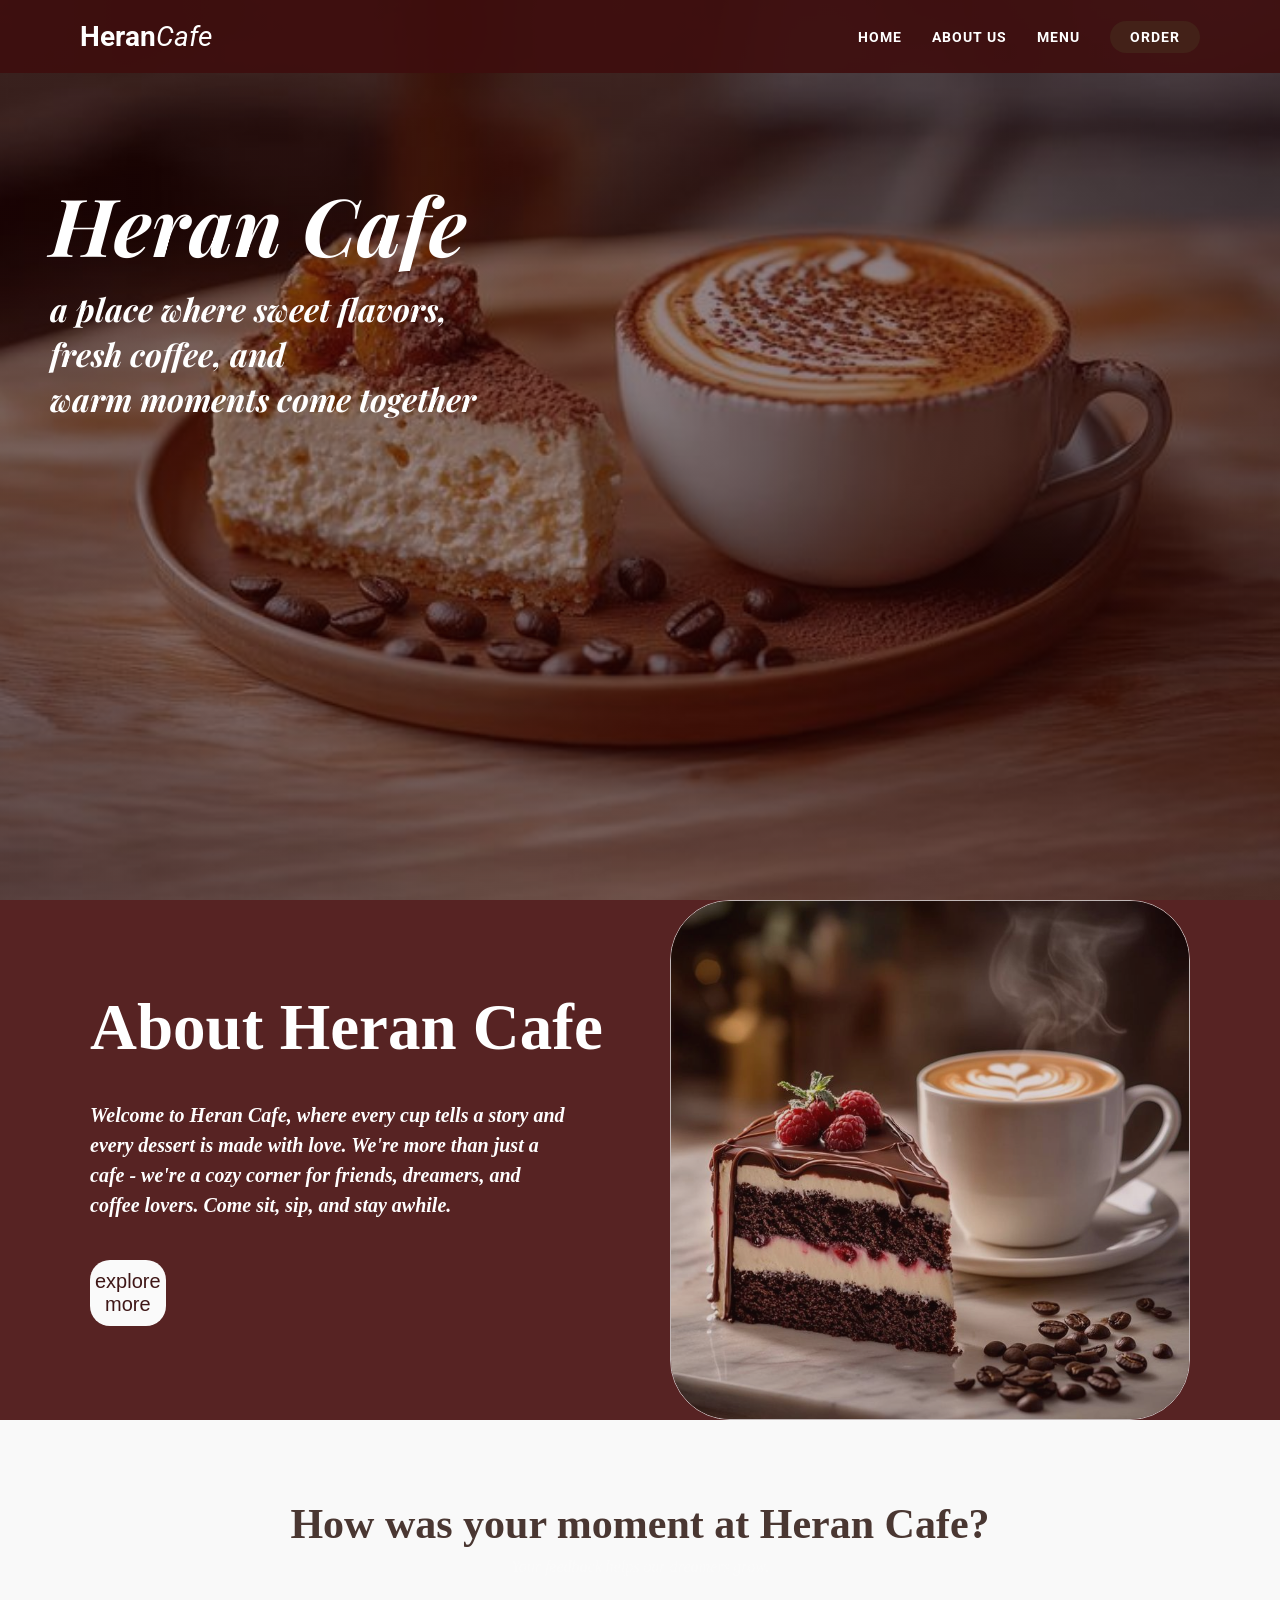
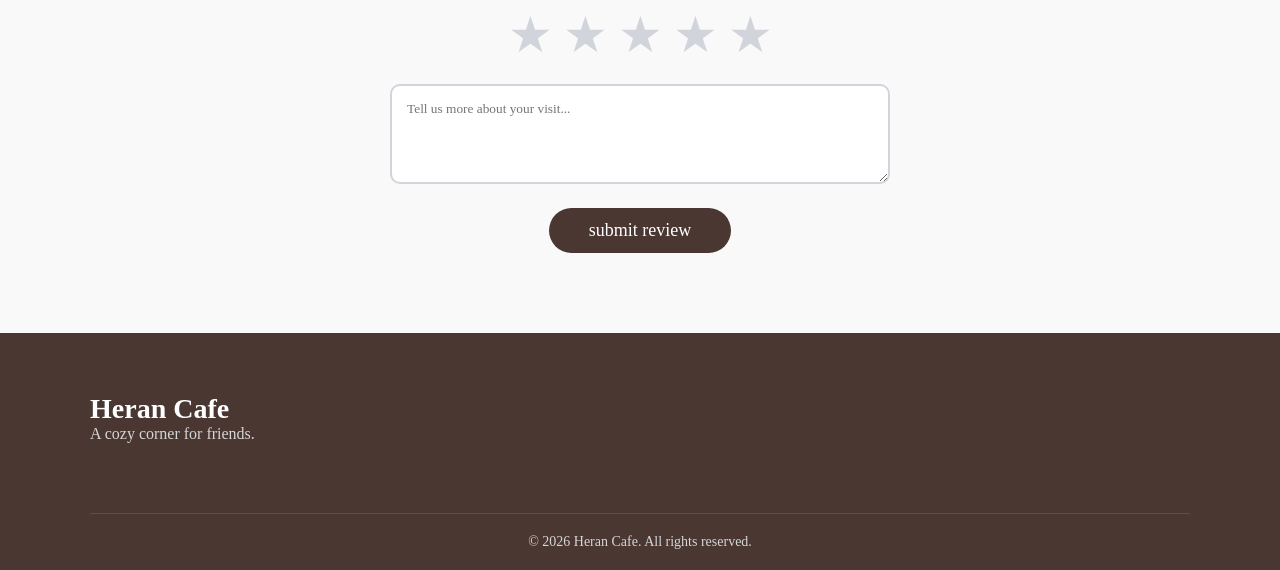
==== index.html @ 65293413 "Initial commit" ====
<!DOCTYPE html>
<html lang="en">
<head>
    <meta charset="UTF-8">
    <meta name="viewport" content="width=device-width, initial-scale=1.0">
    <title>Heran Cafe</title>
    <link rel="stylesheet" href="style.css">
    <link href="https://fonts.googleapis.com/css2?family=Playfair+Display:ital,wght@1,700&family=Roboto:wght@400;700&display=swap" rel="stylesheet">
</head>
<body class="body">
    <div class="back">

    <header class="hero-section">
        <nav class="navbar">
            <div class="logo">Heran<span>Cafe</span></div>
            <ul class="nav-links">
                <li class="home"><a href="#">HOME</a></li>
              <li class="about"><a href="#about-us" class="smooth-scroll">ABOUT US</a></li>
                <li class="menu"><a href="menu.html">MENU</a></li>
                <li class="order"><a href="#" class="order-btn">ORDER</a></li>
            </ul>
        </nav>

        <div class="hero-content">
            <h1>Heran Cafe</h1>
            <p>a place where sweet flavors,<br>
               fresh coffee, and<br>
               warm moments come together</p>
        </div>
    </header>
</div>
<section class="about-us" id="about-us">
   <section class="story-section">
        <div class="container">
            <div class="text-content">
                <h1 class="main-title">About Heran Cafe</h1>
                
                <p class="description">
                    Welcome to Heran Cafe, where every cup tells a 
                    story and every dessert is made with love. We're 
                    more than just a cafe - we're a cozy corner for 
                    friends, dreamers, and coffee lovers. Come sit, 
                    sip, and stay awhile.
                </p>

                <button class="btn-explore">explore <br>more</button>
            </div>

            <div class="image-wrapper">
               <img src="h.jpg" alt="Cafe Image">
            </div>
        </div>
    </section>
</section>
<script>
document.querySelectorAll('.smooth-scroll').forEach(anchor => {
    anchor.addEventListener('click', function(e) {
        e.preventDefault();
        const target = document.querySelector(this.getAttribute('href'));
        target.scrollIntoView({ behavior: 'smooth' });
    });
});
</script>
<section class="rating-section">
    <div class="rating-container">
        <h2>How was your moment at Heran Cafe?</h2>
        <p>Your feedback helps our dreamers grow.</p>
        
        <div class="stars">
            <span class="star" data-value="5">&#9733;</span>
            <span class="star" data-value="4">&#9733;</span>
            <span class="star" data-value="3">&#9733;</span>
            <span class="star" data-value="2">&#9733;</span>
            <span class="star" data-value="1">&#9733;</span>
        </div>
        
        <textarea placeholder="Tell us more about your visit..."></textarea>
        <br>
        <button class="btn-submit">submit review</button>
    </div>
</section>

<footer class="footer">
    <div class="footer-content">
        <div class="footer-brand">
            <h3>Heran Cafe</h3>
            <p>A cozy corner for friends.</p>
        </div>
       
        <div class="footer-social">
            <p>© 2026 Heran Cafe. All rights reserved.</p>
        </div>
    </div>
</footer>
</body>
</html>
---- style.css ----
* {
    margin: 0;
    padding: 0;
    box-sizing: border-box;
}

body {
    font-family: 'Roboto', sans-serif;
}

.hero-section {
    height: 100vh;
    width: 100%;
    /* Dark linear-gradient creates the "overlay" look from the image */
    background: linear-gradient(rgba(47, 6, 6, 0.5), rgba(48, 4, 4, 0.5)), 
                url('2.jpg'); 
    background-size: cover;
    background-position: center;
    color: white;
    padding: 20px 50px;
}

.home:hover {
    text-decoration: underline;/* Lighter shade of white for hover effect */
}
.about:hover {
    text-decoration: underline;
    /* Lighter shade of white for hover effect */
}
.menu:hover {
    text-decoration: underline;/* Lighter shade of white for hover effect */
}
.order:hover {
  /* gold/coffee color */
  color: rgb(251, 242, 242); /* text color change */
  transform: scale(1.1) ; 
  border-color: #fffcfb;/* small pop effect */
}

/* Navbar Styling */
.navbar {
   background-color: rgba(63, 14, 14, 0.9)  ;
  color: white;
  padding: 20px 80px;
  display: flex;
  justify-content: space-between;
  align-items: center;
   position: fixed;
  top:0;
  left: 0;
  width:100%;

  
}

.logo {
    font-size: 28px;
    font-weight: bold;
}

.logo span {
    font-weight: normal;
    font-style: italic; /* Mimics the two-tone logo */
}

.nav-links {
    list-style: none;
    display: flex;
    align-items: center;
}

.nav-links li {
    margin-left: 30px;
}

.nav-links a {
    text-decoration: none;
    color: white;
    font-weight: bold;
    font-size: 14px;
    letter-spacing: 1px;
}

/* The ORDER button pill shape */
.order-btn {
    background-color: #432118; /* Dark chocolate brown */
    padding: 8px 20px;
    border-radius: 20px;
}

/* Central Text Styling */
.hero-content {
    margin-top: 150px;
   
   
}


.hero-content h1 {
    font-family: 'Playfair Display', serif;
    font-size: 80px;
    font-style: italic;
    margin-bottom: 10px;
}

.hero-content p {
    font-family: 'Playfair Display', serif;
    font-size: 32px;
    font-style: italic;
    line-height: 1.4;
    font-weight: bold;
}
.menu-section {
    background-color: rgb(100, 60, 60);
   /* Deep burgundy/red background */
    padding: 60px ;
    
    width: fit-content;
    color: rgb(228, 180, 180);
    box-sizing: border-box;
    height: fit-content;
}

.menu-title {
    font-family: 'serif';
    font-size: 32px;
    margin-bottom: 50px;
    text-transform: uppercase;
    letter-spacing: 1px;
    margin-right: 0px;
    margin-top: 0px;
    color: #fcf9f9;
}

/* Grid layout for 3 columns */
.menu-grid {
    display: flex;
     
padding-top: 20px;
     
    gap: 30px;
}

/* Individual White Cards */
.menu-item {
    background-color: rgb(86, 27, 27);
    border-radius: 40px; /* Large rounded corners from image */
    overflow: hidden;
    text-align: center;
    padding-bottom: 20px;
    box-shadow: #432118;
    
    flex: 0 0 270px; /* fixed width 250px */

      opacity: 0;
    transform: translateX(-60px);
     animation: slideRight 0.7s ease forwards;
    transition: transform 0.3s ease, box-shadow 0.8s ease;
}
.menu-item:nth-child(1){animation-delay:0.2s;}
.menu-item:nth-child(2){animation-delay:0.4s;}
.menu-item:nth-child(3){animation-delay:0.6s;}
.menu-item:nth-child(4){animation-delay:0.8s;}
.menu-item:nth-child(5){animation-delay:1s;}
.menu-item:nth-child(6){animation-delay:1.2s;}
@keyframes slideRight{
    to{
        opacity:1;
        transform:translateX(0);
    }
}
.menu-item img {
    width: 100%;
    height: 250px;
    object-fit: cover;
    display: block;
}

/* Text inside the white cards */
.item-info {
    padding: 15px 10px;
    color: #ffffff; /* Matching the red for the text */
}

.item-info h3 {
    font-family: 'serif';
    font-style: italic;
    font-size: 24px;
    margin-bottom: 5px;
}

.item-info p {
    font-family: 'serif';
    font-style: italic;
    font-size: 22px;
}

/* Responsive: 1 column on small screens */
@media (max-width: 900px) {
    .menu-grid {
        grid-template-columns: 1fr;
    }
}
.button{
    background-color: #6e2525;
    border-radius: 20px;
    box-shadow: 2px 2px 5px rgba(0,0,0,0.3);
    box-sizing: linear-gradient(rgba(123, 17, 34, 0.8), rgba(123, 17, 34, 0.8));
    color: white;
    font-weight: bolder;
    font-size: 16px;
   margin: 10px;
   padding: 10px 5px;
    transition: 0.3s;
}
.button:hover{
    background-color: #f4eeee;
    color: #611414;
    transform: scale(1.1);
}
.menu-item:hover{
    transform: translateY(-20px);
    box-shadow: 0 25px 45px rgba(0,0,0,0.3);
}
.menu-title{
    text-align:left;
}
.menu-item:hover img {
    transform: scale(1.05);
}
.about-us{
    background-color: #572323;;
}
.body{
    color: #fafafa;
    background-color: #dcb4b4;
}
/* General Reset */
* {
    margin: 0;
    padding: 0;
    box-sizing: border-box;
}


.container {
    display: flex;
    justify-content: space-between;
    align-items: center;
    max-width: 1100px;
    margin: auto;
    gap: 60px;
}

/* Text Side Styling */
.text-content {
    flex: 1;
}

.main-title {
    font-family: 'Fredoka One', cursive; /* Matches the thick, rounded look */
    font-size: 65px;
    color: #ffffff; /* The exact dark brown from the image */
    margin-bottom: 40px;
    line-height: 1;
   
}

.description {
    font-family: 'Lora', serif;
    font-weight: 700;
    font-style: italic;
    font-size: 20px;
    line-height: 1.5;
    color: #fffefe;
    margin-bottom: 40px;
    max-width: 480px;
}

/* Button Styling */
.btn-explore {
    background-color: #fafafa; /* Light grey button */
    border: none;
    color: rgb(63, 23, 23);
    padding: 10px 5px;
  
    font-size: 20px;
    cursor: pointer;
    border-radius: 20px;
    transition: 0.3s;
}

.btn-explore:hover {
    background-color: rgb(79, 33, 33);
    color: rgb(255, 255, 255);
    border-radius: 20px;
     transform: scale(1.05);

}

/* Image Side Styling */
.image-wrapper {
    flex: 1;
     display: flex;
    justify-content: flex-end;
}

.image-wrapper img {
    width: 100%;
    opacity: 0.8;
   
    height: auto;
    
    /* The very specific rounded corners from your image */
    border-radius: 60px; 
    box-shadow: #000;
    border: 1px solid #ddd; 
    
    display: flex;
    justify-content: space-between;
    align-items: right;
    max-width: 1100px;
    margin: auto;
    gap: 60px;

}

/* Responsive: Stacks on mobile */
/* --- Rating Section Styles --- */
.rating-section {
    background-color: #f9f9f9;
    padding: 80px 20px;
    text-align: center;
}

.rating-container h2 {
    font-family: 'Fredoka One', cursive;
    color: #4A3732;
    font-size: 42px;
    margin-bottom: 10px;
}

.rating-container p {
    font-family: 'Lora', serif;
    font-style: italic;
    margin-bottom: 30px;
}

/* Star Rating System (Pure CSS Hover) */
.stars {
    display: flex;
    flex-direction: row-reverse;
    justify-content: center;
    font-size: 50px;
    margin-bottom: 20px;
}

.star {
    cursor: pointer;
    color: #D1D5DB; /* Grey stars by default */
    transition: color 0.2s;
    padding: 0 5px;
}

.star:hover,
.star:hover ~ .star {
    color: #4A3732; /* Brown stars on hover */
}

textarea {
    width: 100%;
    max-width: 500px;
    height: 100px;
    padding: 15px;
    border: 2px solid #D1D5DB;
    border-radius: 10px;
    font-family: 'Lora', serif;
    margin-bottom: 20px;
    outline: none;
}

.btn-submit {
    background-color: #4A3732;
    color: white;
    border: none;
    padding: 12px 40px;
    font-family: 'Fredoka One', cursive;
    font-size: 18px;
    border-radius: 50px;
    cursor: pointer;
    transition: 0.3s;
}

.btn-submit:hover {
    background-color: #634a44;
    transform: translateY(-2px);
}

/* --- Footer Styles --- */
.footer {
    background-color: #4A3732;
    color: #D6D6D6;
    padding: 60px 20px 20px;
    font-family: 'Lora', serif;
}

.footer-content {
    max-width: 1100px;
    margin: 0 auto;
    display: flex;
    justify-content: space-between;
    align-items: center;
    flex-wrap: wrap;
    gap: 30px;
}

.footer-brand h3 {
    font-family: 'Fredoka One', cursive;
    font-size: 28px;
    color: #fff;
}

.footer-links a {
    color: #D6D6D6;
    text-decoration: none;
    margin: 0 15px;
    font-weight: bold;
}

.footer-links a:hover {
    color: #fff;
}

.footer-social {
    width: 100%;
    text-align: center;
    margin-top: 40px;
    border-top: 1px solid #634a44;
    padding-top: 20px;
    font-size: 14px;
}
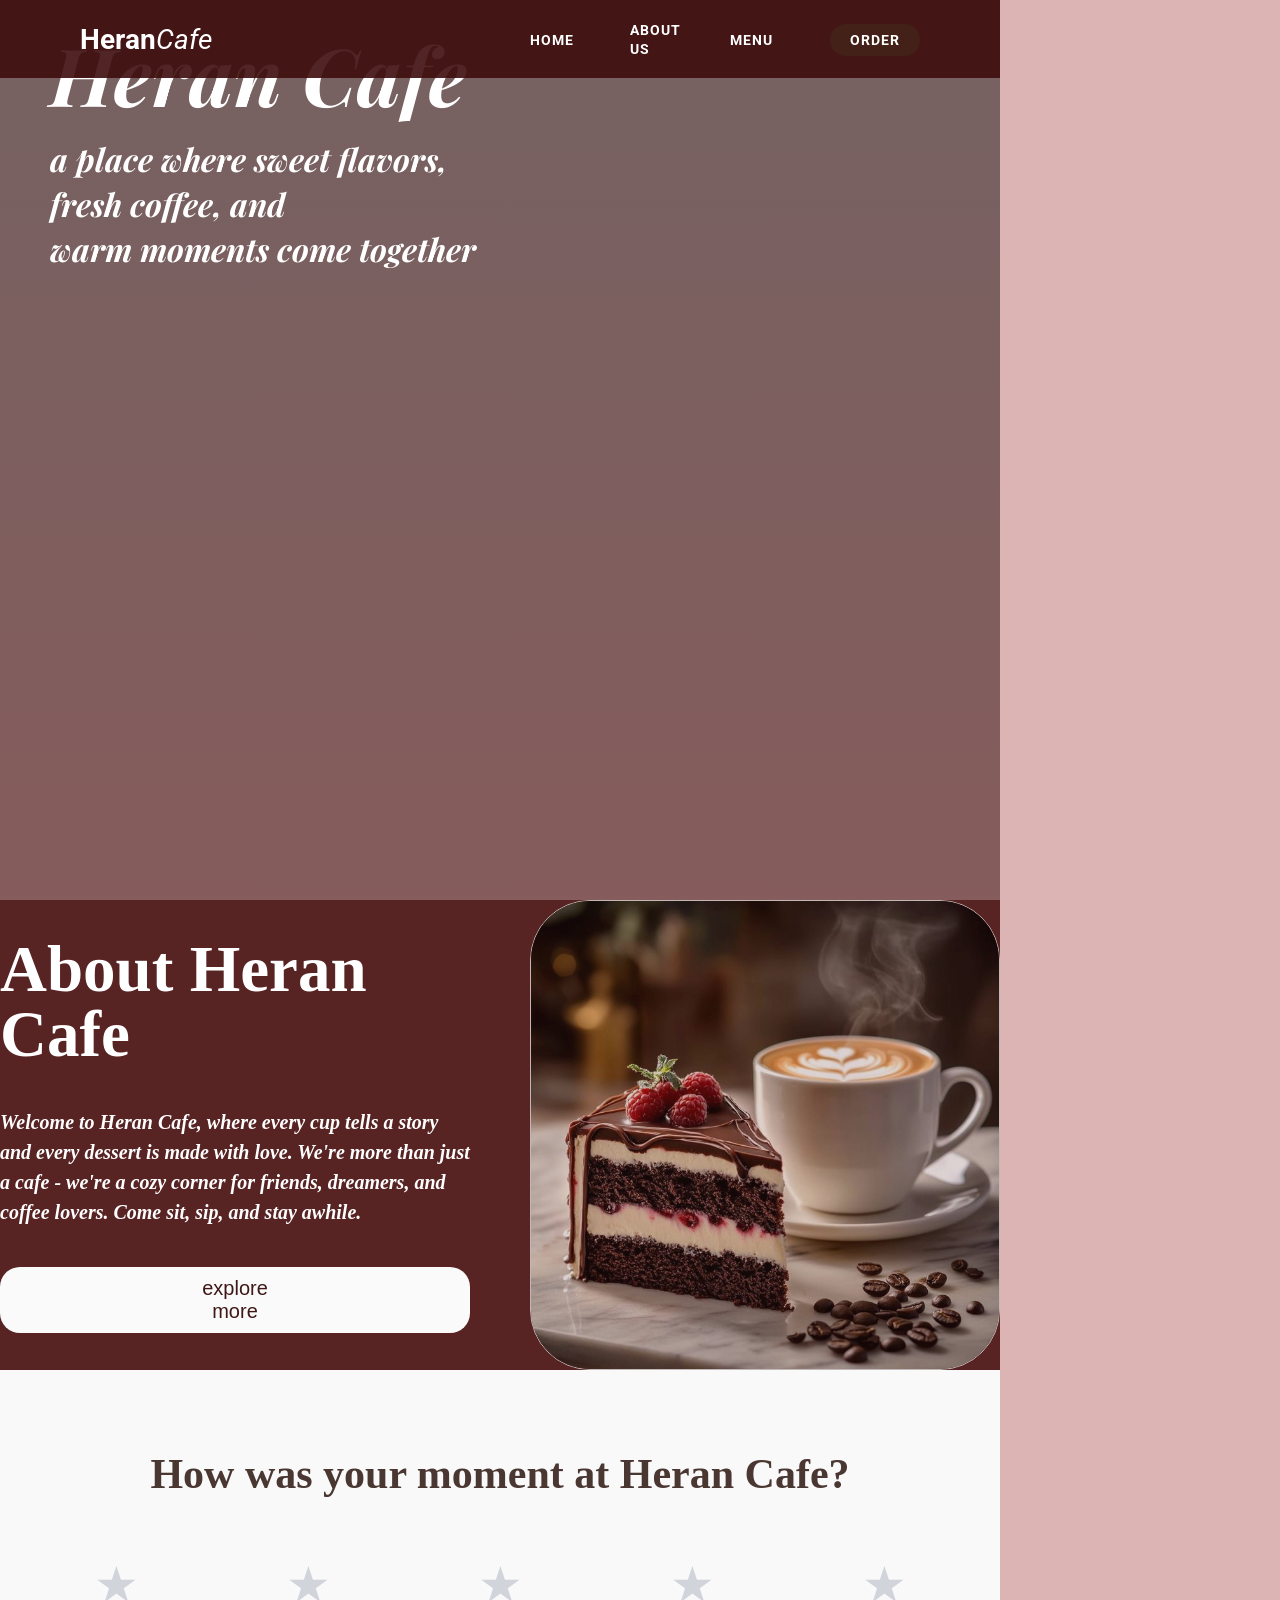
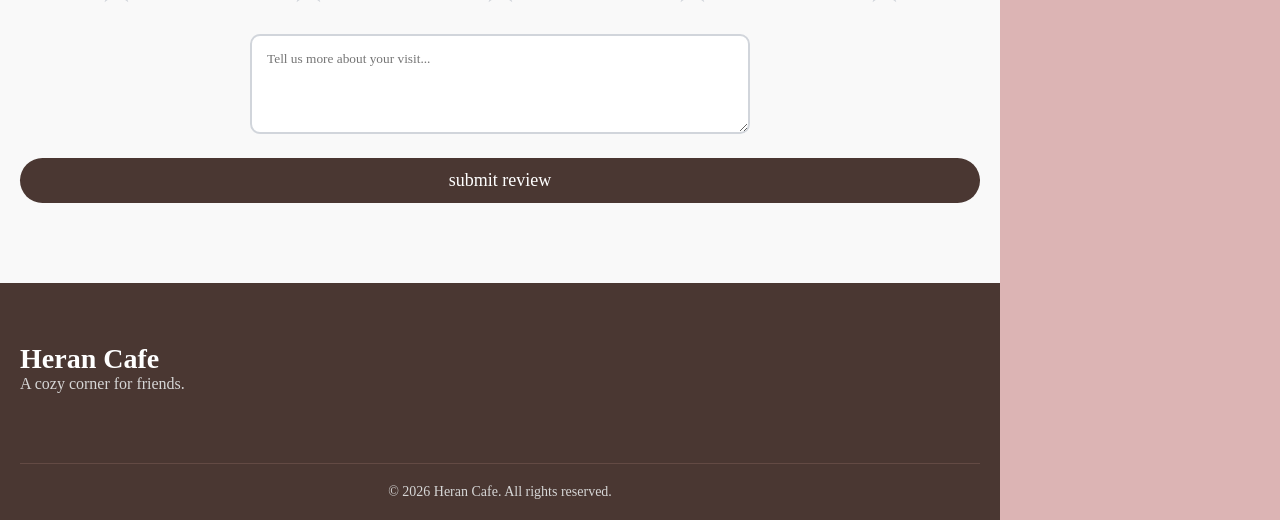
==== commit 4c434b6a: "made site responsive for mobile" ====
--- a/index.html
+++ b/index.html
@@ -2,7 +2,7 @@
 <html lang="en">
 <head>
     <meta charset="UTF-8">
-    <meta name="viewport" content="width=device-width, initial-scale=1.0">
+<meta name="viewport" content="width=device-width, initial-scale=1.0">
     <title>Heran Cafe</title>
     <link rel="stylesheet" href="style.css">
     <link href="https://fonts.googleapis.com/css2?family=Playfair+Display:ital,wght@1,700&family=Roboto:wght@400;700&display=swap" rel="stylesheet">
--- a/style.css
+++ b/style.css
@@ -2,18 +2,34 @@
     margin: 0;
     padding: 0;
     box-sizing: border-box;
+    
+    
+width: 100%;
+max-width: 1000px;
 }
 
 body {
     font-family: 'Roboto', sans-serif;
 }
-
+@media (max-width: 900px) {
+    .menu-grid {
+        flex-direction: column;
+        align-items: center;
+    }
+
+    .menu-item {
+        width: 90%;
+    }
+}
+.menu-grid {
+    display: flex;
+}
 .hero-section {
     height: 100vh;
     width: 100%;
     /* Dark linear-gradient creates the "overlay" look from the image */
-    background: linear-gradient(rgba(47, 6, 6, 0.5), rgba(48, 4, 4, 0.5)), 
-                url('2.jpg'); 
+    background: linear-gradient(rgba(16, 16, 16, 0.5), rgba(48, 4, 4, 0.5)), 
+                url('fff.jpg'); 
     background-size: cover;
     background-position: center;
     color: white;
@@ -89,10 +105,8 @@
 }
 
 /* Central Text Styling */
-.hero-content {
-    margin-top: 150px;
-   
-   
+.hero-content h1 {
+    font-size: 80px;
 }
 
 
@@ -134,7 +148,7 @@
 
 /* Grid layout for 3 columns */
 .menu-grid {
-    display: flex;
+    
      
 padding-top: 20px;
      
@@ -390,7 +404,9 @@
     cursor: pointer;
     transition: 0.3s;
 }
-
+.container {
+    display: flex;
+}
 .btn-submit:hover {
     background-color: #634a44;
     transform: translateY(-2px);
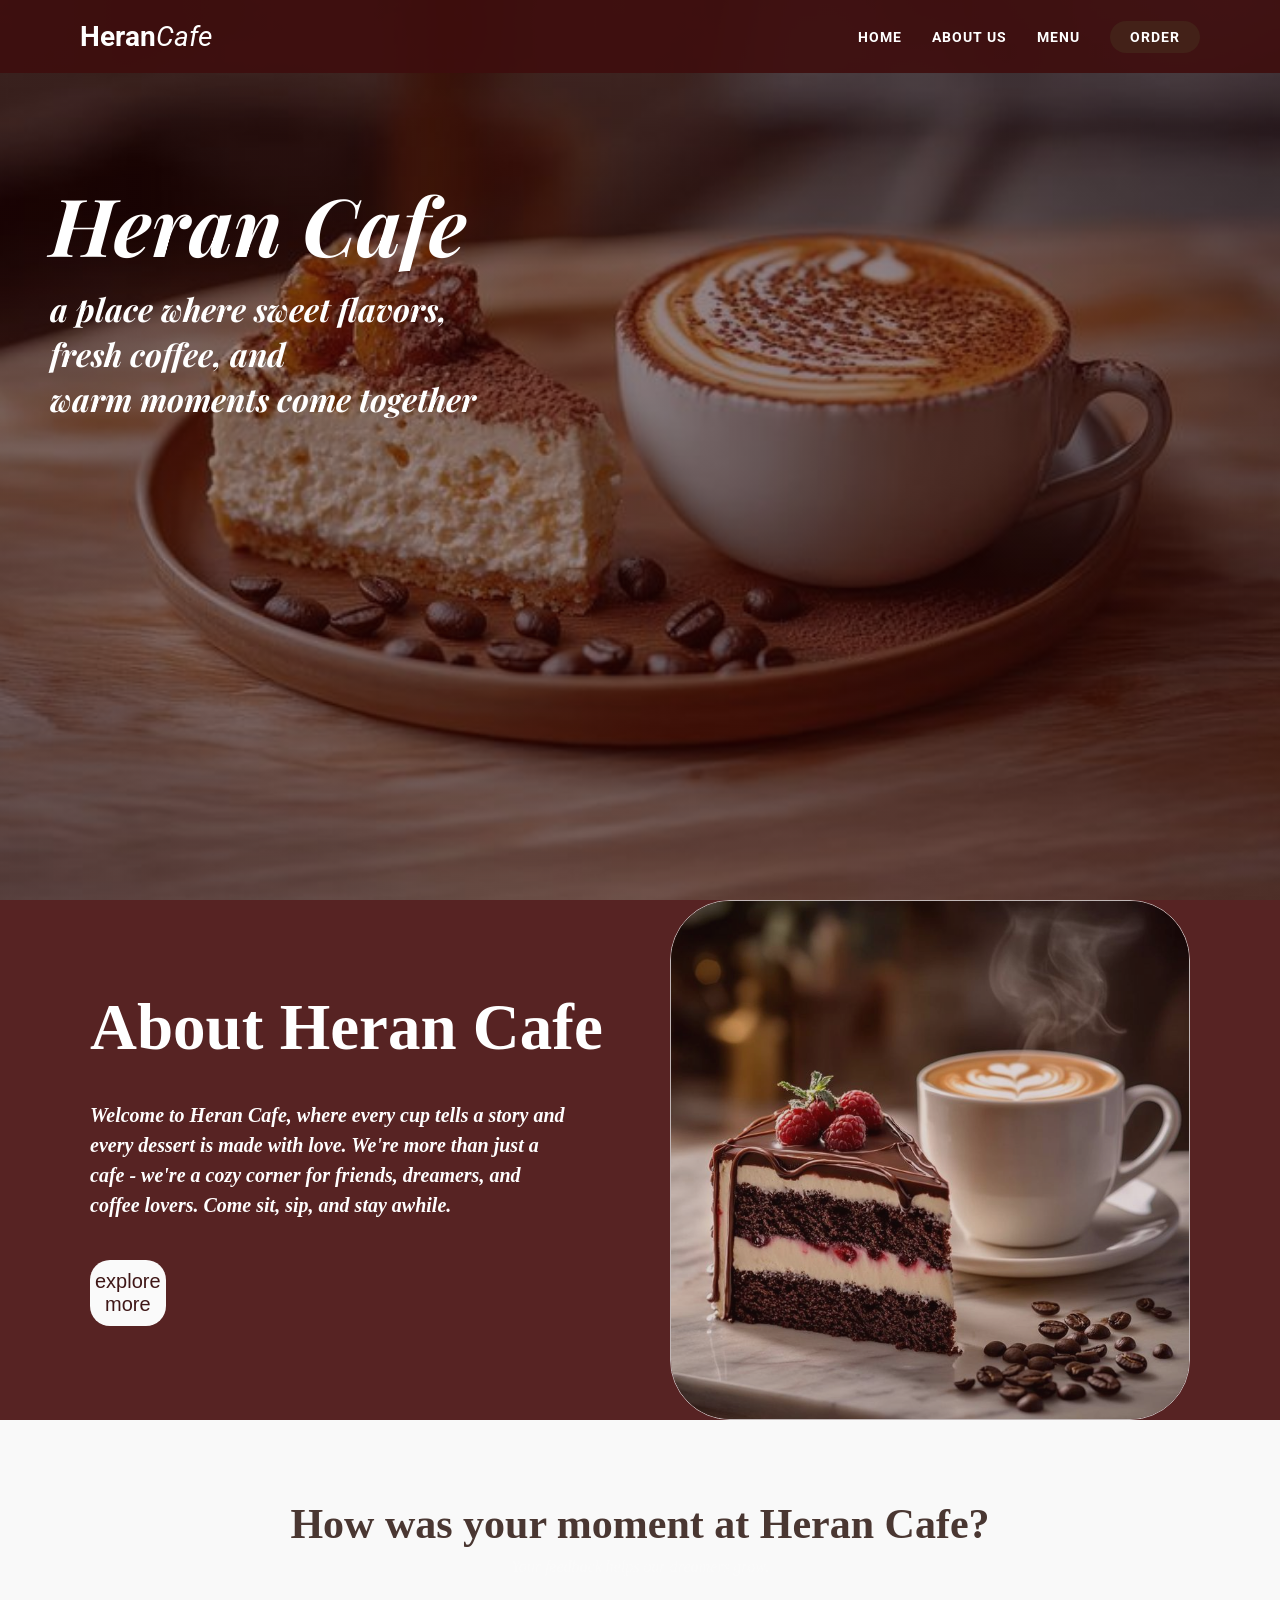
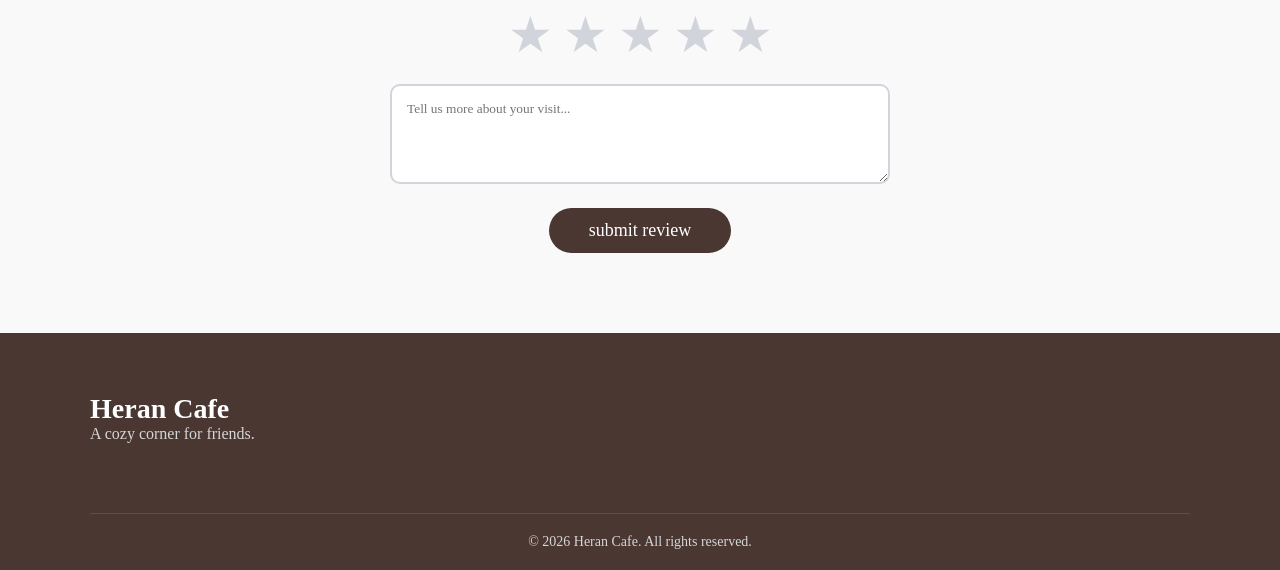
==== commit 00ca4775: "restore working version after cleanup" ====
--- a/index.html
+++ b/index.html
@@ -2,7 +2,7 @@
 <html lang="en">
 <head>
     <meta charset="UTF-8">
-<meta name="viewport" content="width=device-width, initial-scale=1.0">
+    <meta name="viewport" content="width=device-width, initial-scale=1.0">
     <title>Heran Cafe</title>
     <link rel="stylesheet" href="style.css">
     <link href="https://fonts.googleapis.com/css2?family=Playfair+Display:ital,wght@1,700&family=Roboto:wght@400;700&display=swap" rel="stylesheet">
--- a/style.css
+++ b/style.css
@@ -2,34 +2,18 @@
     margin: 0;
     padding: 0;
     box-sizing: border-box;
-    
-    
-width: 100%;
-max-width: 1000px;
 }
 
 body {
     font-family: 'Roboto', sans-serif;
 }
-@media (max-width: 900px) {
-    .menu-grid {
-        flex-direction: column;
-        align-items: center;
-    }
-
-    .menu-item {
-        width: 90%;
-    }
-}
-.menu-grid {
-    display: flex;
-}
+
 .hero-section {
     height: 100vh;
     width: 100%;
     /* Dark linear-gradient creates the "overlay" look from the image */
-    background: linear-gradient(rgba(16, 16, 16, 0.5), rgba(48, 4, 4, 0.5)), 
-                url('fff.jpg'); 
+    background: linear-gradient(rgba(47, 6, 6, 0.5), rgba(48, 4, 4, 0.5)), 
+                url('2.jpg'); 
     background-size: cover;
     background-position: center;
     color: white;
@@ -105,8 +89,10 @@
 }
 
 /* Central Text Styling */
-.hero-content h1 {
-    font-size: 80px;
+.hero-content {
+    margin-top: 150px;
+   
+   
 }
 
 
@@ -148,7 +134,7 @@
 
 /* Grid layout for 3 columns */
 .menu-grid {
-    
+    display: flex;
      
 padding-top: 20px;
      
@@ -404,9 +390,7 @@
     cursor: pointer;
     transition: 0.3s;
 }
-.container {
-    display: flex;
-}
+
 .btn-submit:hover {
     background-color: #634a44;
     transform: translateY(-2px);
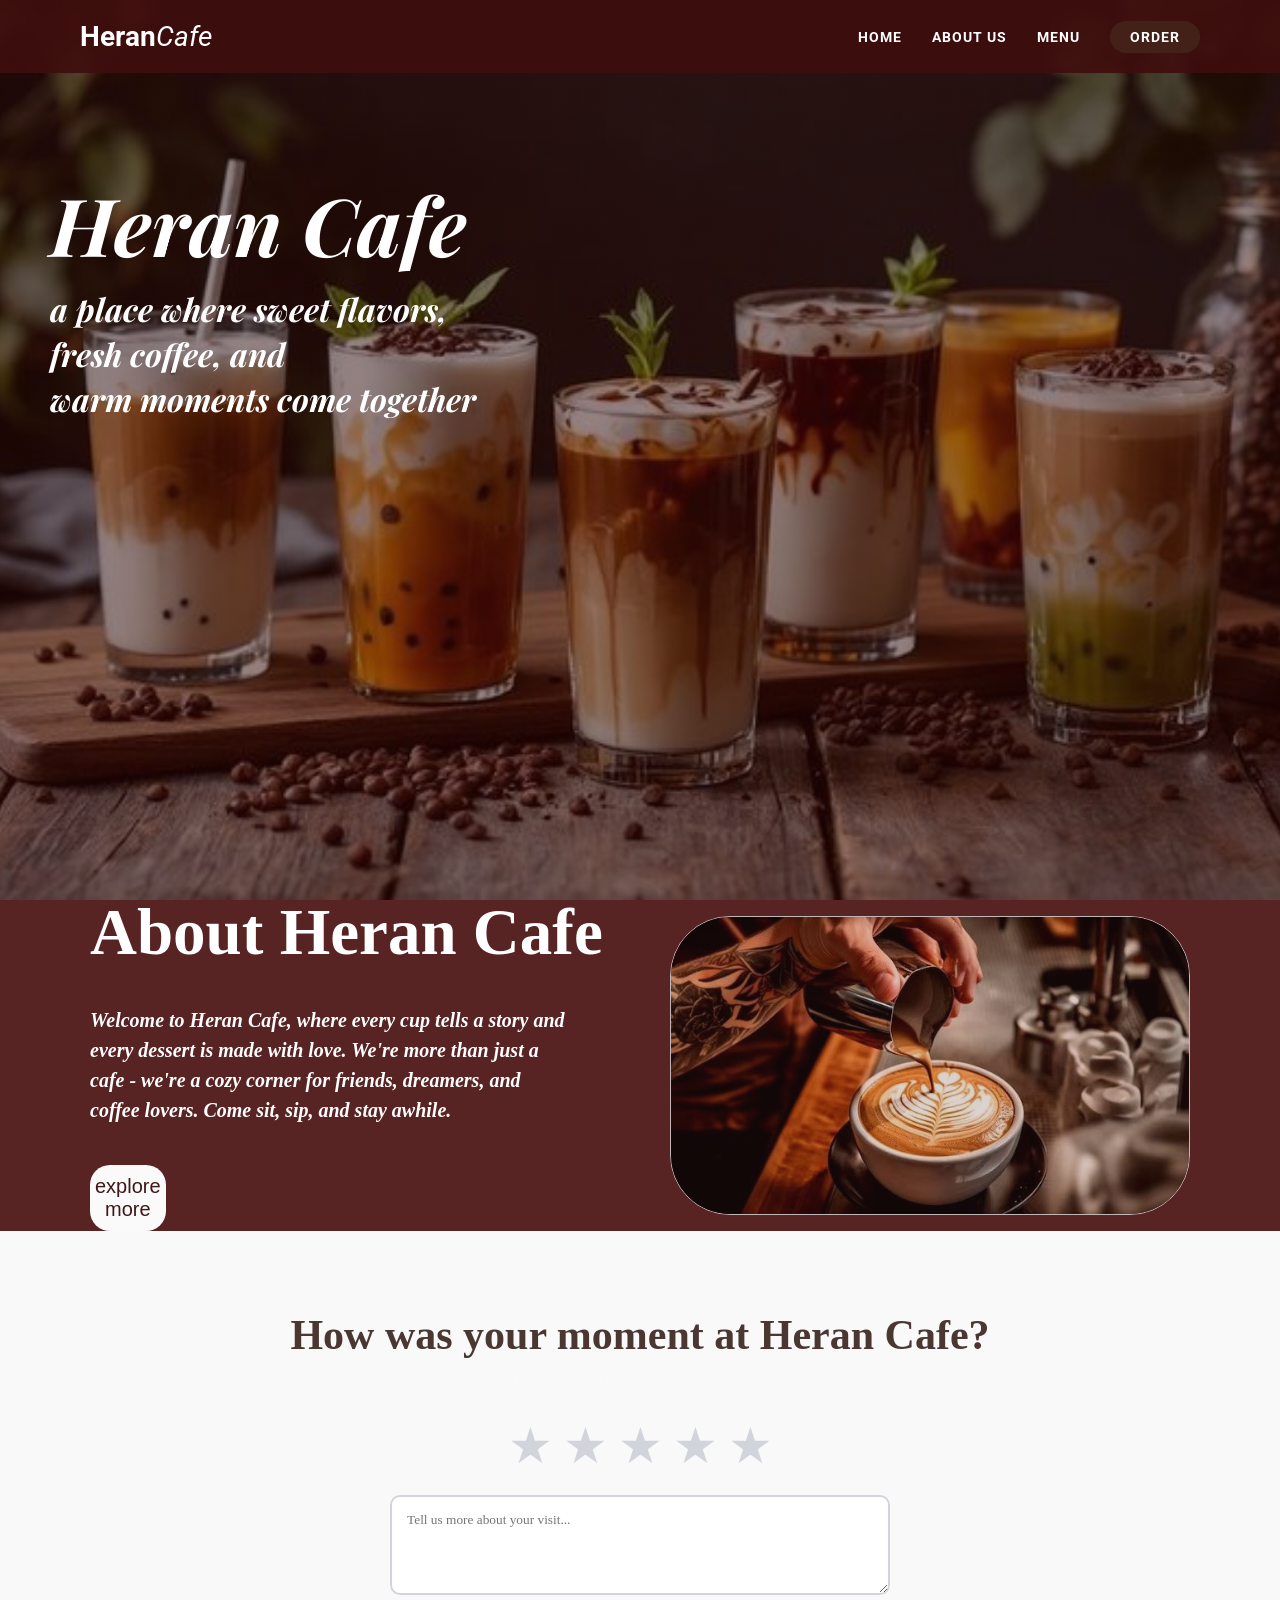
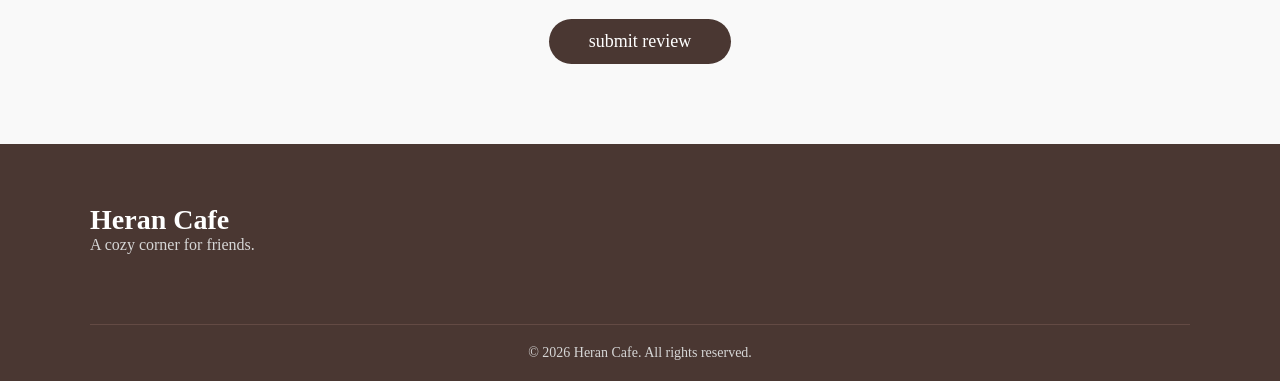
==== commit 930c1b09: "add new images" ====
--- a/index.html
+++ b/index.html
@@ -47,7 +47,7 @@
             </div>
 
             <div class="image-wrapper">
-               <img src="h.jpg" alt="Cafe Image">
+               <img src="download (8).jpg" alt="Cafe Image">
             </div>
         </div>
     </section>
--- a/style.css
+++ b/style.css
@@ -13,7 +13,7 @@
     width: 100%;
     /* Dark linear-gradient creates the "overlay" look from the image */
     background: linear-gradient(rgba(47, 6, 6, 0.5), rgba(48, 4, 4, 0.5)), 
-                url('2.jpg'); 
+                url('rr.jpg'); 
     background-size: cover;
     background-position: center;
     color: white;
